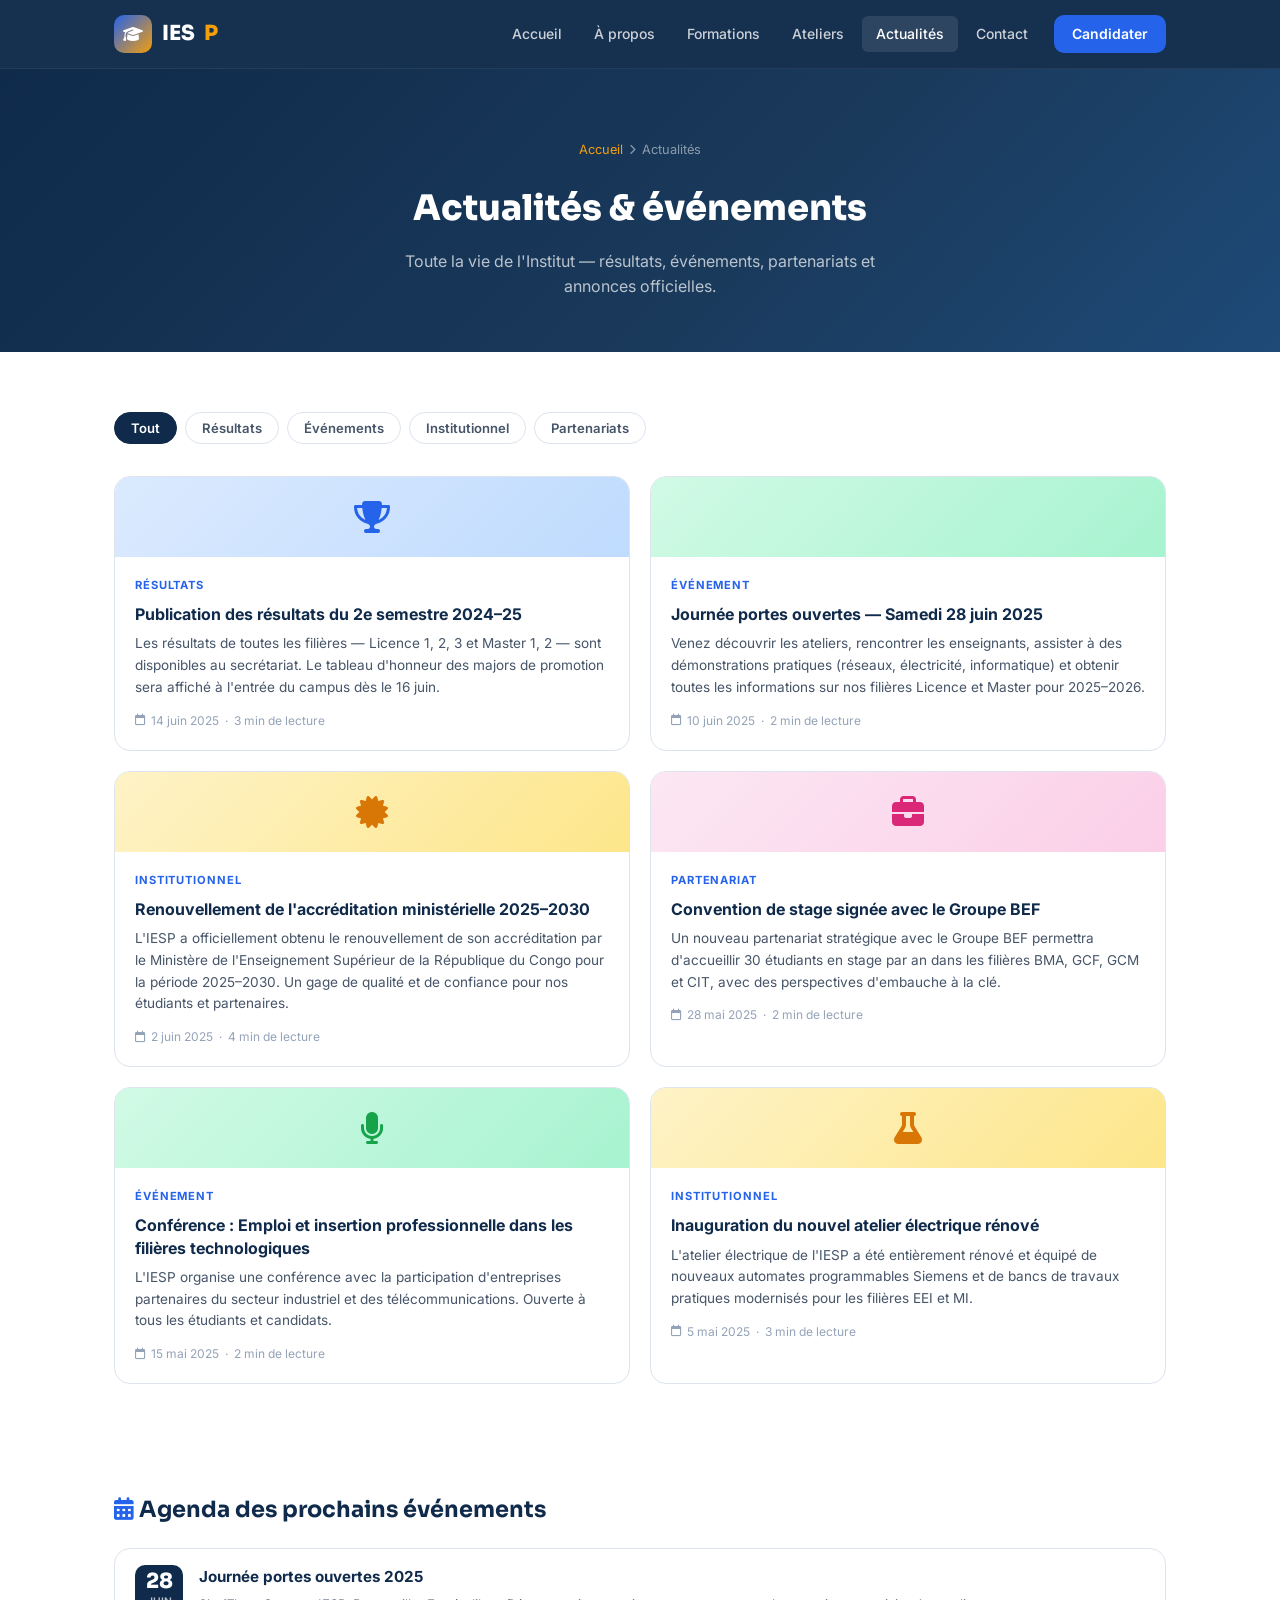
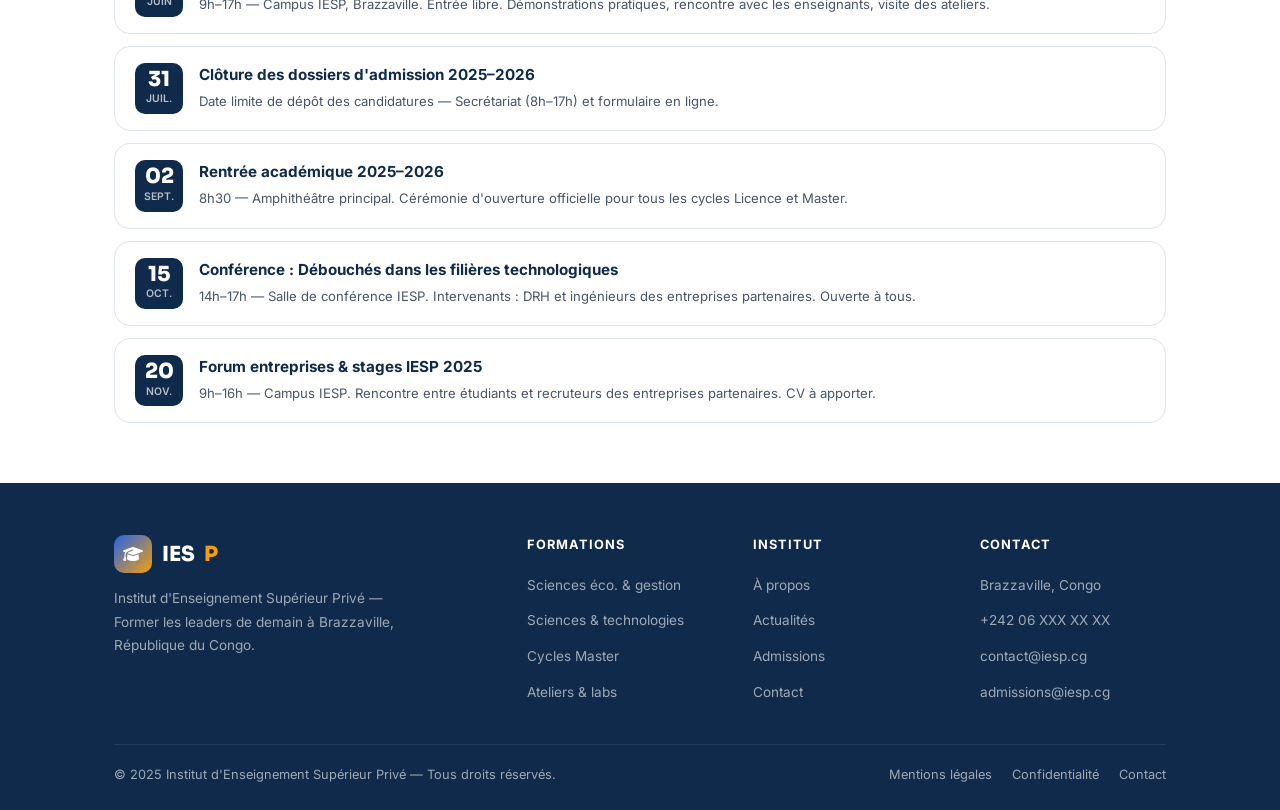
==== actualites.html @ 3ec04740 "Premier envoi du site ISTP" ====
<!DOCTYPE html>
<html lang="fr">
<head>
  <meta charset="UTF-8">
  <meta name="viewport" content="width=device-width, initial-scale=1.0">
  <meta name="description" content="Actualités & événements de l'IESP — Résultats, journées portes ouvertes, partenariats et agenda de l'Institut.">
  <title>IESP — Actualités & événements</title>
  <link rel="preconnect" href="https://fonts.googleapis.com">
  <link rel="preconnect" href="https://fonts.gstatic.com" crossorigin>
  <link href="https://fonts.googleapis.com/css2?family=Inter:wght@300;400;500;600;700&family=Sora:wght@400;600;700;800&display=swap" rel="stylesheet">
  <link rel="stylesheet" href="https://cdnjs.cloudflare.com/ajax/libs/font-awesome/6.5.0/css/all.min.css">
  <link rel="stylesheet" href="css/style.css">
</head>
<body>

<!-- ═══════ HEADER ═══════ -->
<header id="header">
  <div class="container">
    <div class="header-inner">
      <a class="logo" href="index.html">
        <div class="logo-icon"><i class="fa-solid fa-graduation-cap"></i></div>
        IES<span>P</span>
      </a>
      <nav class="nav-links">
        <a href="index.html">Accueil</a>
        <a href="apropos.html">À propos</a>
        <a href="formations.html">Formations</a>
        <a href="ateliers.html">Ateliers</a>
        <a href="actualites.html" class="active">Actualités</a>
        <a href="contact.html">Contact</a>
        <a href="admissions.html" class="nav-cta">Candidater</a>
      </nav>
      <button class="hamburger" onclick="toggleMenu()" aria-label="Menu">
        <span></span><span></span><span></span>
      </button>
    </div>
  </div>
  <nav class="mobile-menu" id="mobileMenu">
    <a href="index.html"><i class="fa-solid fa-house"></i> Accueil</a>
    <a href="apropos.html"><i class="fa-solid fa-building-columns"></i> À propos</a>
    <a href="formations.html"><i class="fa-solid fa-book-open"></i> Formations</a>
    <a href="ateliers.html"><i class="fa-solid fa-screwdriver-wrench"></i> Ateliers</a>
    <a href="actualites.html"><i class="fa-solid fa-newspaper"></i> Actualités</a>
    <a href="contact.html"><i class="fa-solid fa-envelope"></i> Contact</a>
    <a href="admissions.html" style="color:var(--accent)"><i class="fa-solid fa-file-pen"></i> Candidater</a>
  </nav>
</header>

<!-- ═══════ BANDEAU ═══════ -->
<div class="page-top">
  <div class="page-banner">
    <div class="breadcrumb">
      <a href="index.html">Accueil</a>
      <i class="fa-solid fa-chevron-right"></i>
      Actualités
    </div>
    <h1>Actualités & événements</h1>
    <p>Toute la vie de l'Institut — résultats, événements, partenariats et annonces officielles.</p>
  </div>
</div>

<!-- ═══════ ARTICLES ═══════ -->
<section class="actualites-section">
  <div class="container">

    <!-- Filtres -->
    <div class="actu-filters">
      <button class="filter-btn active" data-cat="all">Tout</button>
      <button class="filter-btn" data-cat="resultats">Résultats</button>
      <button class="filter-btn" data-cat="evenements">Événements</button>
      <button class="filter-btn" data-cat="institutionnel">Institutionnel</button>
      <button class="filter-btn" data-cat="partenariats">Partenariats</button>
    </div>

    <!-- Articles -->
    <div class="actu-big-grid">
      <div class="actu-full-card fade-up" data-cat="resultats">
        <div class="actu-img res"><i class="fa-solid fa-trophy"></i></div>
        <div class="actu-body">
          <div class="cat">Résultats</div>
          <h4>Publication des résultats du 2e semestre 2024–25</h4>
          <p>Les résultats de toutes les filières — Licence 1, 2, 3 et Master 1, 2 — sont disponibles au secrétariat. Le tableau d'honneur des majors de promotion sera affiché à l'entrée du campus dès le 16 juin.</p>
          <div class="actu-meta"><i class="fa-regular fa-calendar"></i> 14 juin 2025 &nbsp;·&nbsp; 3 min de lecture</div>
        </div>
      </div>
      <div class="actu-full-card fade-up" data-cat="evenements">
        <div class="actu-img evt"><i class="fa-solid fa-calendar-star"></i></div>
        <div class="actu-body">
          <div class="cat">Événement</div>
          <h4>Journée portes ouvertes — Samedi 28 juin 2025</h4>
          <p>Venez découvrir les ateliers, rencontrer les enseignants, assister à des démonstrations pratiques (réseaux, électricité, informatique) et obtenir toutes les informations sur nos filières Licence et Master pour 2025–2026.</p>
          <div class="actu-meta"><i class="fa-regular fa-calendar"></i> 10 juin 2025 &nbsp;·&nbsp; 2 min de lecture</div>
        </div>
      </div>
      <div class="actu-full-card fade-up" data-cat="institutionnel">
        <div class="actu-img inst"><i class="fa-solid fa-certificate"></i></div>
        <div class="actu-body">
          <div class="cat">Institutionnel</div>
          <h4>Renouvellement de l'accréditation ministérielle 2025–2030</h4>
          <p>L'IESP a officiellement obtenu le renouvellement de son accréditation par le Ministère de l'Enseignement Supérieur de la République du Congo pour la période 2025–2030. Un gage de qualité et de confiance pour nos étudiants et partenaires.</p>
          <div class="actu-meta"><i class="fa-regular fa-calendar"></i> 2 juin 2025 &nbsp;·&nbsp; 4 min de lecture</div>
        </div>
      </div>
      <div class="actu-full-card fade-up" data-cat="partenariats">
        <div class="actu-img part"><i class="fa-solid fa-briefcase"></i></div>
        <div class="actu-body">
          <div class="cat">Partenariat</div>
          <h4>Convention de stage signée avec le Groupe BEF</h4>
          <p>Un nouveau partenariat stratégique avec le Groupe BEF permettra d'accueillir 30 étudiants en stage par an dans les filières BMA, GCF, GCM et CIT, avec des perspectives d'embauche à la clé.</p>
          <div class="actu-meta"><i class="fa-regular fa-calendar"></i> 28 mai 2025 &nbsp;·&nbsp; 2 min de lecture</div>
        </div>
      </div>
      <div class="actu-full-card fade-up" data-cat="evenements">
        <div class="actu-img evt"><i class="fa-solid fa-microphone"></i></div>
        <div class="actu-body">
          <div class="cat">Événement</div>
          <h4>Conférence : Emploi et insertion professionnelle dans les filières technologiques</h4>
          <p>L'IESP organise une conférence avec la participation d'entreprises partenaires du secteur industriel et des télécommunications. Ouverte à tous les étudiants et candidats.</p>
          <div class="actu-meta"><i class="fa-regular fa-calendar"></i> 15 mai 2025 &nbsp;·&nbsp; 2 min de lecture</div>
        </div>
      </div>
      <div class="actu-full-card fade-up" data-cat="institutionnel">
        <div class="actu-img inst"><i class="fa-solid fa-flask"></i></div>
        <div class="actu-body">
          <div class="cat">Institutionnel</div>
          <h4>Inauguration du nouvel atelier électrique rénové</h4>
          <p>L'atelier électrique de l'IESP a été entièrement rénové et équipé de nouveaux automates programmables Siemens et de bancs de travaux pratiques modernisés pour les filières EEI et MI.</p>
          <div class="actu-meta"><i class="fa-regular fa-calendar"></i> 5 mai 2025 &nbsp;·&nbsp; 3 min de lecture</div>
        </div>
      </div>
    </div>

  </div>
</section>

<!-- ═══════ AGENDA ═══════ -->
<section class="agenda-section">
  <div class="container">
    <div class="agenda-title"><i class="fa-solid fa-calendar-days" style="color:var(--blue)"></i> Agenda des prochains événements</div>
    <div class="event-list">
      <div class="event-item fade-up">
        <div class="event-date"><div class="day">28</div><div class="month">juin</div></div>
        <div class="event-info">
          <h4>Journée portes ouvertes 2025</h4>
          <p>9h–17h — Campus IESP, Brazzaville. Entrée libre. Démonstrations pratiques, rencontre avec les enseignants, visite des ateliers.</p>
        </div>
      </div>
      <div class="event-item fade-up">
        <div class="event-date"><div class="day">31</div><div class="month">juil.</div></div>
        <div class="event-info">
          <h4>Clôture des dossiers d'admission 2025–2026</h4>
          <p>Date limite de dépôt des candidatures — Secrétariat (8h–17h) et formulaire en ligne.</p>
        </div>
      </div>
      <div class="event-item fade-up">
        <div class="event-date"><div class="day">02</div><div class="month">sept.</div></div>
        <div class="event-info">
          <h4>Rentrée académique 2025–2026</h4>
          <p>8h30 — Amphithéâtre principal. Cérémonie d'ouverture officielle pour tous les cycles Licence et Master.</p>
        </div>
      </div>
      <div class="event-item fade-up">
        <div class="event-date"><div class="day">15</div><div class="month">oct.</div></div>
        <div class="event-info">
          <h4>Conférence : Débouchés dans les filières technologiques</h4>
          <p>14h–17h — Salle de conférence IESP. Intervenants : DRH et ingénieurs des entreprises partenaires. Ouverte à tous.</p>
        </div>
      </div>
      <div class="event-item fade-up">
        <div class="event-date"><div class="day">20</div><div class="month">nov.</div></div>
        <div class="event-info">
          <h4>Forum entreprises & stages IESP 2025</h4>
          <p>9h–16h — Campus IESP. Rencontre entre étudiants et recruteurs des entreprises partenaires. CV à apporter.</p>
        </div>
      </div>
    </div>
  </div>
</section>

<!-- ═══════ FOOTER ═══════ -->
<footer id="footer">
  <div class="container">
    <div class="footer-top">
      <div class="footer-brand">
        <a class="logo" href="index.html"><div class="logo-icon"><i class="fa-solid fa-graduation-cap"></i></div>IES<span>P</span></a>
        <p>Institut d'Enseignement Supérieur Privé — Former les leaders de demain à Brazzaville, République du Congo.</p>
      </div>
      <div class="footer-col">
        <h5>Formations</h5>
        <ul>
          <li><a href="formations.html">Sciences éco. & gestion</a></li>
          <li><a href="formations.html">Sciences & technologies</a></li>
          <li><a href="formations.html">Cycles Master</a></li>
          <li><a href="ateliers.html">Ateliers & labs</a></li>
        </ul>
      </div>
      <div class="footer-col">
        <h5>Institut</h5>
        <ul>
          <li><a href="apropos.html">À propos</a></li>
          <li><a href="actualites.html">Actualités</a></li>
          <li><a href="admissions.html">Admissions</a></li>
          <li><a href="contact.html">Contact</a></li>
        </ul>
      </div>
      <div class="footer-col">
        <h5>Contact</h5>
        <ul>
          <li><a href="#">Brazzaville, Congo</a></li>
          <li><a href="tel:+242060000000">+242 06 XXX XX XX</a></li>
          <li><a href="mailto:contact@iesp.cg">contact@iesp.cg</a></li>
          <li><a href="mailto:admissions@iesp.cg">admissions@iesp.cg</a></li>
        </ul>
      </div>
    </div>
    <div class="footer-bottom">
      <p>© 2025 Institut d'Enseignement Supérieur Privé — Tous droits réservés.</p>
      <div class="footer-bottom-links">
        <a href="#">Mentions légales</a>
        <a href="#">Confidentialité</a>
        <a href="contact.html">Contact</a>
      </div>
    </div>
  </div>
</footer>

<button id="scrollTop" onclick="scrollToTop()" title="Haut de page"><i class="fa-solid fa-chevron-up"></i></button>
<script src="js/main.js"></script>
<script>
  /* Filtres actualités — logique locale */
  document.querySelectorAll('.filter-btn').forEach(btn => {
    btn.addEventListener('click', function () {
      document.querySelectorAll('.filter-btn').forEach(b => b.classList.remove('active'));
      this.classList.add('active');
      const cat = this.dataset.cat;
      document.querySelectorAll('.actu-full-card').forEach(card => {
        card.style.display = (cat === 'all' || card.dataset.cat === cat) ? 'block' : 'none';
      });
    });
  });
</script>
</body>
</html>
---- css/style.css ----
/* ═══════════════════════════════════════════════════════════
   IESP — Institut d'Enseignement Supérieur Privé
   Feuille de style principale (partagée par toutes les pages)
   ═══════════════════════════════════════════════════════════ */

/* ─── TOKENS ─────────────────────────────────────────────── */
:root {
  --navy:       #0F2A4A;
  --navy-mid:   #1A3A5C;
  --blue:       #2563EB;
  --blue-light: #3B82F6;
  --accent:     #F59E0B;
  --accent-lt:  #FEF3C7;
  --surface:    #F8FAFC;
  --surface2:   #EEF2F7;
  --border:     #DDE4EE;
  --text:       #1E293B;
  --text-2:     #475569;
  --text-3:     #94A3B8;
  --white:      #FFFFFF;
  --green:      #16A34A;
  --green-lt:   #DCFCE7;
  --radius-sm:  6px;
  --radius-md:  10px;
  --radius-lg:  16px;
  --radius-xl:  24px;
  --shadow-sm:  0 1px 3px rgba(15,42,74,.08), 0 1px 2px rgba(15,42,74,.06);
  --shadow-md:  0 4px 16px rgba(15,42,74,.10), 0 2px 6px rgba(15,42,74,.07);
  --shadow-lg:  0 12px 40px rgba(15,42,74,.14);
  --transition: .22s cubic-bezier(.4,0,.2,1);
}

/* ─── RESET ───────────────────────────────────────────────── */
*, *::before, *::after { box-sizing: border-box; margin: 0; padding: 0; }
html  { scroll-behavior: smooth; font-size: 16px; }
body  {
  font-family: 'Inter', system-ui, sans-serif;
  color: var(--text);
  background: var(--white);
  line-height: 1.6;
  -webkit-font-smoothing: antialiased;
}
img   { max-width: 100%; display: block; }
a     { text-decoration: none; color: inherit; }
button{ cursor: pointer; font-family: inherit; }
ul    { list-style: none; }

/* ─── UTILITAIRES ─────────────────────────────────────────── */
.container {
  max-width: 1100px;
  margin: 0 auto;
  padding: 0 24px;
}
.section-label {
  font-size: .72rem; font-weight: 600;
  letter-spacing: .12em; text-transform: uppercase;
  color: var(--blue); margin-bottom: 8px;
}
.section-title {
  font-family: 'Sora', sans-serif;
  font-size: 2rem; font-weight: 700;
  color: var(--navy); line-height: 1.2; margin-bottom: 12px;
}
.section-sub {
  font-size: 1rem; color: var(--text-2); max-width: 520px;
}

/* Badges */
.badge {
  display: inline-flex; align-items: center; gap: 4px;
  font-size: .72rem; font-weight: 600; padding: 3px 10px;
  border-radius: 20px; background: var(--surface2); color: var(--navy-mid);
}
.badge.green  { background: var(--green-lt);  color: var(--green); }
.badge.amber  { background: var(--accent-lt); color: #92400E; }
.badge.blue   { background: #DBEAFE;          color: #1D4ED8; }

/* Boutons */
.btn {
  display: inline-flex; align-items: center; gap: 8px;
  padding: 11px 22px; border-radius: var(--radius-md);
  font-size: .9rem; font-weight: 600; border: none;
  transition: var(--transition); white-space: nowrap;
}
.btn-primary { background: var(--blue); color: var(--white); }
.btn-primary:hover {
  background: #1D4ED8;
  transform: translateY(-1px);
  box-shadow: var(--shadow-md);
}
.btn-outline {
  background: transparent; color: var(--white);
  border: 1.5px solid rgba(255,255,255,.5);
}
.btn-outline:hover { background: rgba(255,255,255,.12); }
.btn-navy { background: var(--navy); color: var(--white); }
.btn-navy:hover {
  background: var(--navy-mid);
  transform: translateY(-1px);
  box-shadow: var(--shadow-md);
}
.btn-ghost { background: var(--surface2); color: var(--navy); }
.btn-ghost:hover { background: var(--border); }

/* Animations */
.fade-up {
  opacity: 0; transform: translateY(24px);
  transition: opacity .5s ease, transform .5s ease;
}
.fade-up.visible { opacity: 1; transform: translateY(0); }

/* ─── HEADER ──────────────────────────────────────────────── */
#header {
  position: fixed; top: 0; left: 0; right: 0; z-index: 1000;
  background: rgba(15,42,74,.97);
  backdrop-filter: blur(12px);
  border-bottom: 1px solid rgba(255,255,255,.08);
  transition: box-shadow var(--transition);
}
#header.scrolled { box-shadow: var(--shadow-lg); }

.header-inner {
  display: flex; align-items: center;
  justify-content: space-between; height: 68px;
}
.logo {
  display: flex; align-items: center; gap: 10px;
  font-family: 'Sora', sans-serif;
  font-size: 1.3rem; font-weight: 800;
  color: var(--white); letter-spacing: -.01em;
}
.logo-icon {
  width: 38px; height: 38px; border-radius: 10px;
  background: linear-gradient(135deg, var(--blue) 0%, var(--accent) 100%);
  display: flex; align-items: center; justify-content: center;
  font-size: 1rem; color: var(--white);
}
.logo span { color: var(--accent); }

.nav-links {
  display: flex; align-items: center; gap: 4px;
}
.nav-links a {
  padding: 7px 14px; border-radius: var(--radius-sm);
  font-size: .875rem; font-weight: 500;
  color: rgba(255,255,255,.78); transition: var(--transition);
}
.nav-links a:hover,
.nav-links a.active {
  color: var(--white); background: rgba(255,255,255,.1);
}
.nav-cta {
  margin-left: 8px !important;
  background: var(--blue) !important;
  color: var(--white) !important;
  border-radius: var(--radius-md) !important;
  padding: 8px 18px !important;
  font-weight: 600 !important;
}
.nav-cta:hover { background: #1D4ED8 !important; }

/* Menu hamburger */
.hamburger {
  display: none; flex-direction: column; gap: 5px;
  background: none; border: none; padding: 6px;
}
.hamburger span {
  display: block; width: 24px; height: 2px;
  background: var(--white); border-radius: 2px;
  transition: var(--transition);
}
.mobile-menu {
  display: none; flex-direction: column;
  background: var(--navy);
  border-top: 1px solid rgba(255,255,255,.08);
  padding: 12px 24px 20px;
}
.mobile-menu.open { display: flex; }
.mobile-menu a {
  padding: 11px 0; font-size: .95rem; font-weight: 500;
  color: rgba(255,255,255,.8);
  border-bottom: 1px solid rgba(255,255,255,.06);
  display: flex; align-items: center; gap: 10px;
}
.mobile-menu a:last-child { border-bottom: none; }

/* ─── BANDEAU PAGE INTÉRIEURE ─────────────────────────────── */
.page-top    { padding-top: 68px; }
.page-banner {
  background: linear-gradient(135deg, var(--navy) 0%, var(--navy-mid) 60%, #1E4A78 100%);
  padding: 72px 0 52px; text-align: center;
}
.page-banner h1 {
  font-family: 'Sora', sans-serif;
  font-size: 2.2rem; font-weight: 800;
  color: var(--white); margin-bottom: 12px;
}
.page-banner p {
  font-size: 1rem; color: rgba(255,255,255,.7);
  max-width: 520px; margin: 0 auto;
}
.breadcrumb {
  display: flex; align-items: center; justify-content: center;
  gap: 6px; font-size: .8rem;
  color: rgba(255,255,255,.5); margin-bottom: 20px;
}
.breadcrumb a { color: var(--accent); }
.breadcrumb i { font-size: .65rem; }

/* ─── FORMULAIRES ─────────────────────────────────────────── */
.contact-form-card {
  background: var(--white); border: 1.5px solid var(--border);
  border-radius: var(--radius-xl); padding: 32px;
  box-shadow: var(--shadow-sm);
}
.contact-form-card h3 {
  font-family: 'Sora', sans-serif;
  font-size: 1.2rem; font-weight: 700;
  color: var(--navy); margin-bottom: 20px;
}
.form-row {
  display: grid; grid-template-columns: 1fr 1fr;
  gap: 14px; margin-bottom: 14px;
}
.form-group {
  display: flex; flex-direction: column;
  gap: 5px; margin-bottom: 14px;
}
.form-group label {
  font-size: .8rem; font-weight: 600; color: var(--text-2);
}
.form-group input,
.form-group select,
.form-group textarea {
  padding: 10px 12px;
  border: 1.5px solid var(--border);
  border-radius: var(--radius-md);
  font-size: .875rem; font-family: inherit;
  color: var(--text); background: var(--white);
  transition: border-color var(--transition);
}
.form-group input:focus,
.form-group select:focus,
.form-group textarea:focus {
  outline: none; border-color: var(--blue);
  box-shadow: 0 0 0 3px rgba(37,99,235,.1);
}
.form-group textarea { height: 90px; resize: vertical; }
.form-note {
  font-size: .75rem; color: var(--text-3); margin-top: 8px;
  display: flex; align-items: center; gap: 5px;
}

/* ─── FOOTER ──────────────────────────────────────────────── */
#footer {
  background: var(--navy);
  color: rgba(255,255,255,.6);
  padding: 52px 0 24px;
}
.footer-top {
  display: grid;
  grid-template-columns: 2fr 1fr 1fr 1fr;
  gap: 40px; margin-bottom: 40px;
}
.footer-brand p {
  font-size: .85rem; line-height: 1.7; max-width: 280px;
  margin-top: 14px;
}
.footer-col h5 {
  font-size: .8rem; font-weight: 700;
  letter-spacing: .08em; text-transform: uppercase;
  color: var(--white); margin-bottom: 16px;
}
.footer-col ul { display: flex; flex-direction: column; gap: 10px; }
.footer-col ul li a {
  font-size: .85rem; transition: color var(--transition);
}
.footer-col ul li a:hover { color: var(--white); }
.footer-bottom {
  border-top: 1px solid rgba(255,255,255,.08);
  padding-top: 20px;
  display: flex; justify-content: space-between;
  align-items: center; flex-wrap: wrap; gap: 10px;
}
.footer-bottom p { font-size: .8rem; }
.footer-bottom-links { display: flex; gap: 20px; }
.footer-bottom-links a {
  font-size: .8rem; transition: color var(--transition);
}
.footer-bottom-links a:hover { color: var(--white); }

/* ─── SCROLL TO TOP ───────────────────────────────────────── */
#scrollTop {
  position: fixed; bottom: 28px; right: 28px; z-index: 999;
  width: 44px; height: 44px; border-radius: 50%;
  background: var(--blue); color: var(--white);
  border: none; font-size: .9rem;
  box-shadow: var(--shadow-md);
  opacity: 0; pointer-events: none;
  transition: var(--transition);
}
#scrollTop.show { opacity: 1; pointer-events: auto; }
#scrollTop:hover { background: var(--navy); transform: translateY(-2px); }

/* ═══════════════════════════════════════════════════════════
   PAGE: ACCUEIL (index.html)
   ═══════════════════════════════════════════════════════════ */
#hero {
  min-height: 100vh; display: flex;
  flex-direction: column; justify-content: center;
  background:
    linear-gradient(160deg,
      rgba(10,25,47,.93) 0%,
      rgba(15,42,74,.88) 50%,
      rgba(30,70,120,.82) 100%),
    url('https://images.unsplash.com/photo-1523050854058-8df90110c9f1?w=1600&q=80')
    center/cover no-repeat;
}
.hero-content {
  max-width: 700px; padding: 80px 24px 60px;
  margin: 0 auto; text-align: center;
}
.hero-eyebrow {
  display: inline-flex; align-items: center; gap: 8px;
  background: rgba(245,158,11,.15);
  border: 1px solid rgba(245,158,11,.3);
  color: var(--accent); font-size: .8rem; font-weight: 600;
  padding: 5px 14px; border-radius: 20px; margin-bottom: 24px;
  letter-spacing: .05em; text-transform: uppercase;
}
.hero-title {
  font-family: 'Sora', sans-serif;
  font-size: clamp(2.2rem, 5vw, 3.4rem);
  font-weight: 800; color: var(--white);
  line-height: 1.1; margin-bottom: 20px; letter-spacing: -.02em;
}
.hero-title .highlight {
  background: linear-gradient(90deg, var(--accent), #FCA5A5);
  -webkit-background-clip: text;
  -webkit-text-fill-color: transparent;
}
.hero-sub {
  font-size: 1.1rem; color: rgba(255,255,255,.75);
  margin-bottom: 36px; line-height: 1.7;
  max-width: 560px; margin-left: auto; margin-right: auto;
}
.hero-btns {
  display: flex; gap: 12px;
  justify-content: center; flex-wrap: wrap; margin-bottom: 52px;
}
.hero-stats {
  display: flex; justify-content: center;
  background: rgba(255,255,255,.07);
  border: 1px solid rgba(255,255,255,.12);
  border-radius: var(--radius-xl);
  padding: 20px 32px; flex-wrap: wrap;
}
.hero-stat {
  flex: 1; min-width: 100px; text-align: center;
  padding: 0 20px;
  border-right: 1px solid rgba(255,255,255,.12);
}
.hero-stat:last-child { border-right: none; }
.hero-stat .num {
  font-family: 'Sora', sans-serif;
  font-size: 2rem; font-weight: 800;
  color: var(--white); line-height: 1; margin-bottom: 4px;
}
.hero-stat .num span { color: var(--accent); }
.hero-stat .lbl {
  font-size: .75rem; color: rgba(255,255,255,.55);
  font-weight: 500; letter-spacing: .04em; text-transform: uppercase;
}

/* Départements */
.depts-section  { padding: 80px 0; background: var(--surface); }
.depts-grid     { display: grid; grid-template-columns: 1fr 1fr; gap: 24px; margin-top: 40px; }
.dept-card {
  background: var(--white); border-radius: var(--radius-xl);
  border: 1.5px solid var(--border); padding: 32px;
  transition: var(--transition); position: relative; overflow: hidden;
}
.dept-card::before {
  content: ''; position: absolute; top: 0; left: 0; right: 0; height: 4px;
}
.dept-card.seg::before { background: linear-gradient(90deg, var(--blue), var(--blue-light)); }
.dept-card.st::before  { background: linear-gradient(90deg, var(--accent), #F97316); }
.dept-card:hover {
  border-color: var(--blue);
  box-shadow: var(--shadow-md);
  transform: translateY(-3px);
}
.dept-icon {
  width: 52px; height: 52px; border-radius: var(--radius-md);
  display: flex; align-items: center; justify-content: center;
  font-size: 1.4rem; margin-bottom: 20px;
}
.dept-card.seg .dept-icon { background: #DBEAFE; color: var(--blue); }
.dept-card.st  .dept-icon { background: var(--accent-lt); color: #D97706; }
.dept-card h3 {
  font-family: 'Sora', sans-serif;
  font-size: 1.15rem; font-weight: 700;
  color: var(--navy); margin-bottom: 10px;
}
.dept-card p { font-size: .9rem; color: var(--text-2); margin-bottom: 18px; line-height: 1.6; }
.dept-filieres { display: flex; flex-wrap: wrap; gap: 6px; margin-bottom: 20px; }
.dept-link {
  display: inline-flex; align-items: center; gap: 6px;
  font-size: .875rem; font-weight: 600; color: var(--blue);
  transition: gap var(--transition);
}
.dept-link:hover { gap: 10px; }

/* Ateliers strip */
.ateliers-strip { padding: 72px 0; background: var(--navy); }
.ateliers-grid  { display: grid; grid-template-columns: repeat(4,1fr); gap: 16px; margin-top: 36px; }
.atelier-card {
  background: rgba(255,255,255,.06);
  border: 1px solid rgba(255,255,255,.1);
  border-radius: var(--radius-lg); padding: 24px 20px;
  transition: var(--transition);
}
.atelier-card:hover { background: rgba(255,255,255,.1); transform: translateY(-3px); }
.atelier-icon {
  width: 44px; height: 44px; border-radius: var(--radius-md);
  display: flex; align-items: center; justify-content: center;
  font-size: 1.2rem; margin-bottom: 16px;
}
.atelier-card:nth-child(1) .atelier-icon { background: rgba(59,130,246,.25); color: #93C5FD; }
.atelier-card:nth-child(2) .atelier-icon { background: rgba(16,185,129,.2);  color: #6EE7B7; }
.atelier-card:nth-child(3) .atelier-icon { background: rgba(245,158,11,.2);  color: #FCD34D; }
.atelier-card:nth-child(4) .atelier-icon { background: rgba(239,68,68,.2);   color: #FCA5A5; }
.atelier-card h4 {
  font-family: 'Sora', sans-serif;
  font-size: .95rem; font-weight: 700; color: var(--white); margin-bottom: 8px;
}
.atelier-card p  { font-size: .82rem; color: rgba(255,255,255,.55); line-height: 1.6; margin-bottom: 12px; }
.atelier-tags    { display: flex; flex-wrap: wrap; gap: 4px; }
.atag {
  font-size: .68rem; font-weight: 600; padding: 2px 8px;
  border-radius: 10px; background: rgba(255,255,255,.1); color: rgba(255,255,255,.7);
}

/* Actualités accueil */
.news-section { padding: 72px 0; }
.news-header  { display: flex; justify-content: space-between; align-items: flex-end; margin-bottom: 36px; }
.news-grid    { display: grid; grid-template-columns: repeat(3,1fr); gap: 20px; }
.news-card {
  background: var(--white); border: 1.5px solid var(--border);
  border-radius: var(--radius-lg); overflow: hidden; transition: var(--transition);
}
.news-card:hover { border-color: var(--blue); box-shadow: var(--shadow-md); transform: translateY(-3px); }
.news-img {
  height: 56px; display: flex; align-items: center;
  justify-content: center; font-size: 1.5rem;
}
.news-img.res  { background: linear-gradient(135deg, #DBEAFE, #BFDBFE); color: var(--blue); }
.news-img.evt  { background: linear-gradient(135deg, #D1FAE5, #A7F3D0); color: var(--green); }
.news-img.inst { background: linear-gradient(135deg, var(--accent-lt), #FDE68A); color: #D97706; }
.news-body     { padding: 16px; }
.news-cat {
  font-size: .7rem; font-weight: 600;
  letter-spacing: .07em; text-transform: uppercase;
  color: var(--blue); margin-bottom: 8px;
}
.news-body h4  { font-size: .9rem; font-weight: 600; color: var(--navy); line-height: 1.4; margin-bottom: 6px; }
.news-body p   { font-size: .82rem; color: var(--text-2); line-height: 1.5; }
.news-date     { font-size: .75rem; color: var(--text-3); margin-top: 10px; display: flex; align-items: center; gap: 5px; }

/* Témoignages */
.testi-section { padding: 72px 0; background: var(--surface); }
.testi-grid    { display: grid; grid-template-columns: repeat(3,1fr); gap: 20px; margin-top: 40px; }
.testi-card {
  background: var(--white); border: 1.5px solid var(--border);
  border-radius: var(--radius-lg); padding: 24px;
}
.testi-stars   { color: var(--accent); font-size: .85rem; margin-bottom: 12px; }
.testi-card p  { font-size: .875rem; color: var(--text-2); font-style: italic; line-height: 1.65; margin-bottom: 16px; }
.testi-author  { display: flex; align-items: center; gap: 10px; }
.testi-avatar  {
  width: 38px; height: 38px; border-radius: 50%;
  background: linear-gradient(135deg, var(--blue), var(--navy));
  display: flex; align-items: center; justify-content: center;
  font-size: .8rem; font-weight: 700; color: var(--white); flex-shrink: 0;
}
.testi-name    { font-size: .85rem; font-weight: 600; color: var(--navy); }
.testi-role    { font-size: .75rem; color: var(--text-3); }

/* CTA Banner */
.cta-banner {
  padding: 60px 0;
  background: linear-gradient(135deg, var(--navy) 0%, #1E4A78 100%);
  text-align: center;
}
.cta-banner .section-title { color: var(--white); margin-bottom: 12px; }
.cta-banner p { color: rgba(255,255,255,.7); font-size: 1rem; margin-bottom: 28px; max-width: 480px; margin-left: auto; margin-right: auto; }

/* ═══════════════════════════════════════════════════════════
   PAGE: À PROPOS
   ═══════════════════════════════════════════════════════════ */
.about-intro   { padding: 72px 0; }
.about-grid    { display: grid; grid-template-columns: 1fr 1fr; gap: 60px; align-items: center; }
.about-img-wrap {
  border-radius: var(--radius-xl); overflow: hidden;
  background: linear-gradient(135deg, var(--surface2), var(--border));
  height: 360px; display: flex; align-items: center; justify-content: center;
}
.about-img-placeholder { text-align: center; color: var(--text-3); }
.about-img-placeholder i { font-size: 3rem; margin-bottom: 12px; display: block; }
.about-img-placeholder p { font-size: .85rem; }
.about-text .section-title { font-size: 1.7rem; }
.about-text p  { font-size: .95rem; color: var(--text-2); margin-bottom: 14px; line-height: 1.75; }
.about-text .signature { font-weight: 600; color: var(--blue); font-size: .9rem; margin-top: 20px; }

.values-section { padding: 60px 0; background: var(--surface); }
.values-grid    { display: grid; grid-template-columns: repeat(3,1fr); gap: 20px; margin-top: 36px; }
.value-card {
  background: var(--white); border: 1.5px solid var(--border);
  border-radius: var(--radius-lg); padding: 24px; text-align: center;
  transition: var(--transition);
}
.value-card:hover { border-color: var(--blue); box-shadow: var(--shadow-sm); }
.value-icon  { font-size: 1.6rem; margin-bottom: 12px; color: var(--blue); }
.value-card h4 { font-size: .95rem; font-weight: 700; color: var(--navy); margin-bottom: 6px; }
.value-card p  { font-size: .82rem; color: var(--text-2); line-height: 1.5; }

.partners-section { padding: 60px 0; }
.partners-row  { display: flex; flex-wrap: wrap; gap: 10px; margin-top: 24px; }
.partner-badge {
  padding: 8px 18px; background: var(--surface2);
  border: 1.5px solid var(--border); border-radius: var(--radius-md);
  font-size: .82rem; font-weight: 600; color: var(--navy-mid);
  display: flex; align-items: center; gap: 7px;
}

/* ═══════════════════════════════════════════════════════════
   PAGE: FORMATIONS
   ═══════════════════════════════════════════════════════════ */
.formations-section { padding: 60px 0; }
.dept-switcher {
  display: flex; background: var(--surface2);
  border-radius: var(--radius-md); padding: 4px;
  margin-bottom: 32px; border: 1.5px solid var(--border);
  width: fit-content;
}
.dept-btn {
  padding: 10px 24px; border-radius: var(--radius-sm);
  font-size: .875rem; font-weight: 600; border: none;
  background: transparent; color: var(--text-2);
  transition: var(--transition);
}
.dept-btn.active { background: var(--white); color: var(--navy); box-shadow: var(--shadow-sm); }
.cycle-switcher { display: flex; gap: 8px; margin-bottom: 28px; }
.cycle-btn {
  display: flex; align-items: center; gap: 7px;
  padding: 8px 18px; border-radius: 20px;
  font-size: .82rem; font-weight: 600;
  border: 1.5px solid var(--border);
  background: transparent; color: var(--text-2);
  transition: var(--transition);
}
.cycle-btn.active { background: var(--navy); color: var(--white); border-color: var(--navy); }
.cycle-btn .count {
  background: rgba(255,255,255,.2); color: var(--white);
  font-size: .68rem; padding: 1px 6px; border-radius: 10px;
}
.cycle-btn:not(.active) .count { background: var(--surface2); color: var(--text-3); }
.filieres-grid { display: grid; grid-template-columns: repeat(2,1fr); gap: 16px; }
.filiere-card {
  background: var(--white); border: 1.5px solid var(--border);
  border-radius: var(--radius-lg); padding: 22px; transition: var(--transition);
}
.filiere-card:hover { border-color: var(--blue); box-shadow: var(--shadow-md); }
.filiere-header { display: flex; align-items: flex-start; justify-content: space-between; margin-bottom: 10px; }
.filiere-code {
  font-size: .75rem; font-weight: 800; letter-spacing: .05em;
  padding: 3px 10px; border-radius: 20px;
}
.filiere-code.seg    { background: #DBEAFE; color: #1D4ED8; }
.filiere-code.st     { background: var(--accent-lt); color: #D97706; }
.filiere-code.master { background: var(--green-lt); color: var(--green); }
.filiere-card h4 { font-size: 1rem; font-weight: 700; color: var(--navy); margin-bottom: 8px; line-height: 1.3; }
.filiere-card p  { font-size: .85rem; color: var(--text-2); line-height: 1.6; margin-bottom: 14px; }
.filiere-meta    { display: flex; gap: 8px; flex-wrap: wrap; }
.dept-panel      { display: none; }
.dept-panel.active { display: block; }

/* ═══════════════════════════════════════════════════════════
   PAGE: ATELIERS
   ═══════════════════════════════════════════════════════════ */
.ateliers-page      { padding: 60px 0; }
.ateliers-page-grid { display: grid; grid-template-columns: 1fr 1fr; gap: 24px; }
.ateliers-page-card {
  background: var(--white); border: 1.5px solid var(--border);
  border-radius: var(--radius-xl); padding: 30px; transition: var(--transition);
}
.ateliers-page-card:hover { border-color: var(--blue); box-shadow: var(--shadow-md); transform: translateY(-3px); }
.atelier-page-icon {
  width: 54px; height: 54px; border-radius: var(--radius-md);
  display: flex; align-items: center; justify-content: center;
  font-size: 1.4rem; margin-bottom: 18px;
}
.ateliers-page-card:nth-child(1) .atelier-page-icon { background: #DBEAFE; color: var(--blue); }
.ateliers-page-card:nth-child(2) .atelier-page-icon { background: #D1FAE5; color: var(--green); }
.ateliers-page-card:nth-child(3) .atelier-page-icon { background: var(--accent-lt); color: #D97706; }
.ateliers-page-card:nth-child(4) .atelier-page-icon { background: #FCE7F3; color: #BE185D; }
.ateliers-page-card h3 {
  font-family: 'Sora', sans-serif;
  font-size: 1.1rem; font-weight: 700; color: var(--navy); margin-bottom: 10px;
}
.ateliers-page-card p  { font-size: .9rem; color: var(--text-2); line-height: 1.7; margin-bottom: 16px; }
.atelier-filieres-label {
  font-size: .72rem; font-weight: 700;
  letter-spacing: .08em; text-transform: uppercase;
  color: var(--text-3); margin-bottom: 8px;
}
.atelier-filieres-tags { display: flex; flex-wrap: wrap; gap: 6px; }
.atag-lg {
  font-size: .78rem; font-weight: 600; padding: 4px 12px;
  border-radius: 12px; background: var(--surface2); color: var(--navy-mid);
}

/* ═══════════════════════════════════════════════════════════
   PAGE: ADMISSIONS
   ═══════════════════════════════════════════════════════════ */
.admissions-section { padding: 60px 0; }
.admissions-grid {
  display: grid; grid-template-columns: 1fr 1.1fr;
  gap: 48px; align-items: start;
}
.deadline-box {
  background: linear-gradient(135deg, var(--accent-lt), #FDE68A);
  border: 1.5px solid #FCD34D; border-radius: var(--radius-lg);
  padding: 16px 20px; margin-bottom: 28px;
  display: flex; align-items: center; gap: 14px;
}
.deadline-box i  { font-size: 1.4rem; color: #D97706; flex-shrink: 0; }
.deadline-box h4 { font-size: .9rem; font-weight: 700; color: #92400E; margin-bottom: 2px; }
.deadline-box p  { font-size: .8rem; color: #B45309; }
.steps-list      { display: flex; flex-direction: column; }
.step-item       { display: flex; gap: 16px; position: relative; }
.step-item:not(:last-child)::after {
  content: ''; position: absolute;
  left: 19px; top: 44px; bottom: -4px;
  width: 2px; background: var(--border);
}
.step-num {
  width: 40px; height: 40px; border-radius: 50%;
  background: var(--navy); color: var(--white);
  display: flex; align-items: center; justify-content: center;
  font-family: 'Sora', sans-serif; font-weight: 700; font-size: .9rem;
  flex-shrink: 0; position: relative; z-index: 1;
}
.step-body       { padding-bottom: 28px; }
.step-body h4    { font-size: 1rem; font-weight: 700; color: var(--navy); margin-bottom: 6px; }
.step-body p     { font-size: .875rem; color: var(--text-2); line-height: 1.65; }

/* ═══════════════════════════════════════════════════════════
   PAGE: ACTUALITÉS
   ═══════════════════════════════════════════════════════════ */
.actualites-section { padding: 60px 0; }
.actu-filters   { display: flex; gap: 8px; margin-bottom: 32px; flex-wrap: wrap; }
.filter-btn {
  padding: 7px 16px; border: 1.5px solid var(--border);
  border-radius: 20px; font-size: .82rem; font-weight: 600;
  background: transparent; color: var(--text-2); transition: var(--transition);
}
.filter-btn.active { background: var(--navy); color: var(--white); border-color: var(--navy); }
.actu-big-grid  { display: grid; grid-template-columns: repeat(2,1fr); gap: 20px; margin-bottom: 48px; }
.actu-full-card {
  background: var(--white); border: 1.5px solid var(--border);
  border-radius: var(--radius-lg); overflow: hidden; transition: var(--transition);
}
.actu-full-card:hover { border-color: var(--blue); box-shadow: var(--shadow-md); transform: translateY(-3px); }
.actu-img       { height: 80px; display: flex; align-items: center; justify-content: center; font-size: 2rem; }
.actu-img.res   { background: linear-gradient(135deg, #DBEAFE, #BFDBFE); color: var(--blue); }
.actu-img.evt   { background: linear-gradient(135deg, #D1FAE5, #A7F3D0); color: var(--green); }
.actu-img.inst  { background: linear-gradient(135deg, var(--accent-lt), #FDE68A); color: #D97706; }
.actu-img.part  { background: linear-gradient(135deg, #FCE7F3, #FBCFE8); color: #DB2777; }
.actu-body      { padding: 20px; }
.actu-body .cat {
  font-size: .7rem; font-weight: 700;
  letter-spacing: .08em; text-transform: uppercase;
  color: var(--blue); margin-bottom: 8px;
}
.actu-body h4   { font-size: 1rem; font-weight: 700; color: var(--navy); line-height: 1.4; margin-bottom: 8px; }
.actu-body p    { font-size: .85rem; color: var(--text-2); line-height: 1.6; }
.actu-meta      { font-size: .75rem; color: var(--text-3); margin-top: 12px; display: flex; align-items: center; gap: 5px; }

/* Agenda */
.agenda-section { padding: 0 0 60px; }
.agenda-title   {
  font-family: 'Sora', sans-serif;
  font-size: 1.4rem; font-weight: 700;
  color: var(--navy); margin-bottom: 20px;
}
.event-list     { display: flex; flex-direction: column; gap: 12px; }
.event-item {
  display: flex; gap: 16px; align-items: flex-start;
  padding: 16px 20px; background: var(--white);
  border: 1.5px solid var(--border); border-radius: var(--radius-lg);
  transition: var(--transition);
}
.event-item:hover { border-color: var(--blue); box-shadow: var(--shadow-sm); }
.event-date {
  min-width: 48px; background: var(--navy);
  color: var(--white); border-radius: var(--radius-md);
  padding: 6px 4px; text-align: center; flex-shrink: 0;
}
.event-date .day   { font-family: 'Sora', sans-serif; font-size: 1.3rem; font-weight: 800; line-height: 1; }
.event-date .month { font-size: .65rem; font-weight: 600; opacity: .7; text-transform: uppercase; margin-top: 2px; }
.event-info h4 { font-size: .95rem; font-weight: 700; color: var(--navy); margin-bottom: 4px; }
.event-info p  { font-size: .82rem; color: var(--text-2); }

/* ═══════════════════════════════════════════════════════════
   PAGE: CONTACT
   ═══════════════════════════════════════════════════════════ */
.contact-section { padding: 60px 0; }
.contact-grid {
  display: grid; grid-template-columns: 1fr 1.2fr;
  gap: 48px; align-items: start;
}
.contact-info-card {
  background: var(--navy); border-radius: var(--radius-xl); padding: 32px;
}
.contact-info-card h3 {
  font-family: 'Sora', sans-serif;
  font-size: 1.2rem; font-weight: 700;
  color: var(--white); margin-bottom: 24px;
}
.contact-item        { display: flex; gap: 14px; margin-bottom: 22px; }
.contact-item-icon {
  width: 40px; height: 40px; border-radius: var(--radius-md);
  background: rgba(255,255,255,.1);
  display: flex; align-items: center; justify-content: center;
  color: var(--accent); font-size: .95rem; flex-shrink: 0;
}
.contact-item h4 {
  font-size: .72rem; font-weight: 700; letter-spacing: .04em;
  text-transform: uppercase; color: rgba(255,255,255,.6); margin-bottom: 3px;
}
.contact-item p  { font-size: .9rem; color: var(--white); line-height: 1.5; }
.map-embed {
  background: var(--surface2); border-radius: var(--radius-lg);
  height: 150px; display: flex; flex-direction: column;
  align-items: center; justify-content: center;
  border: 1.5px dashed var(--border);
  margin-top: 20px; gap: 8px; color: var(--text-3);
}
.map-embed i { font-size: 2rem; }
.map-embed p { font-size: .82rem; }
.socials     { display: flex; gap: 10px; margin-top: 24px; }
.social-btn  {
  width: 38px; height: 38px; border-radius: var(--radius-md);
  background: rgba(255,255,255,.1);
  display: flex; align-items: center; justify-content: center;
  color: rgba(255,255,255,.7); font-size: .9rem; transition: var(--transition);
}
.social-btn:hover { background: var(--blue); color: var(--white); }

/* ═══════════════════════════════════════════════════════════
   RESPONSIVE
   ═══════════════════════════════════════════════════════════ */
@media (max-width: 900px) {
  .nav-links    { display: none; }
  .hamburger    { display: flex; }

  .depts-grid, .ateliers-grid, .news-grid, .testi-grid,
  .values-grid, .about-grid, .admissions-grid, .contact-grid,
  .footer-top, .ateliers-page-grid, .actu-big-grid {
    grid-template-columns: 1fr;
  }
  .footer-top   { gap: 24px; }
  .filieres-grid{ grid-template-columns: 1fr; }
  .hero-stat    { min-width: 80px; padding: 0 12px; }
  .hero-stat .num { font-size: 1.5rem; }
  .section-title{ font-size: 1.5rem; }
  .page-banner h1 { font-size: 1.7rem; }
  .form-row     { grid-template-columns: 1fr; }
}

@media (max-width: 600px) {
  .hero-title   { font-size: 2rem; }
  .hero-btns    { flex-direction: column; align-items: center; }
  .hero-stats   { flex-wrap: wrap; }
  .hero-stat    {
    flex: 1 0 40%; border-right: none;
    border-bottom: 1px solid rgba(255,255,255,.12);
    padding: 12px 8px;
  }
  .dept-switcher{ width: 100%; }
  .dept-btn     { flex: 1; }
  .container    { padding: 0 16px; }
}
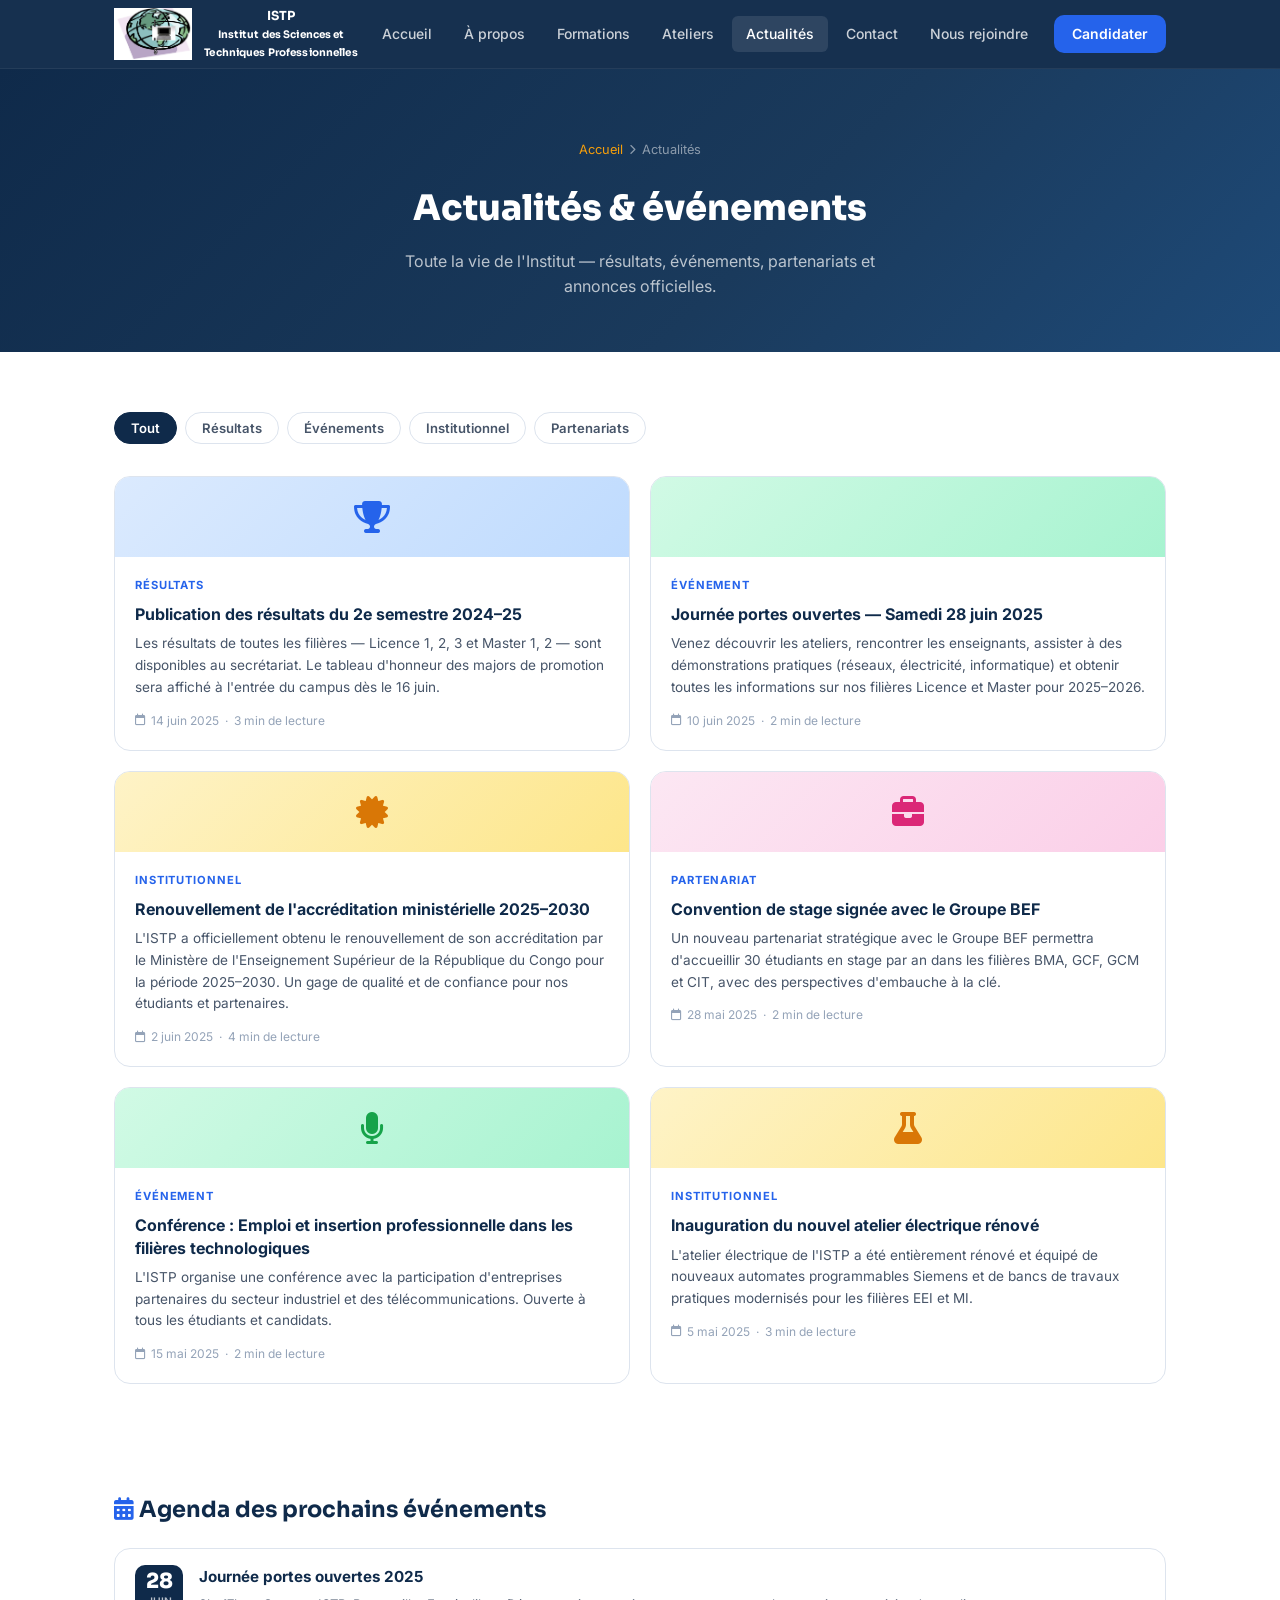
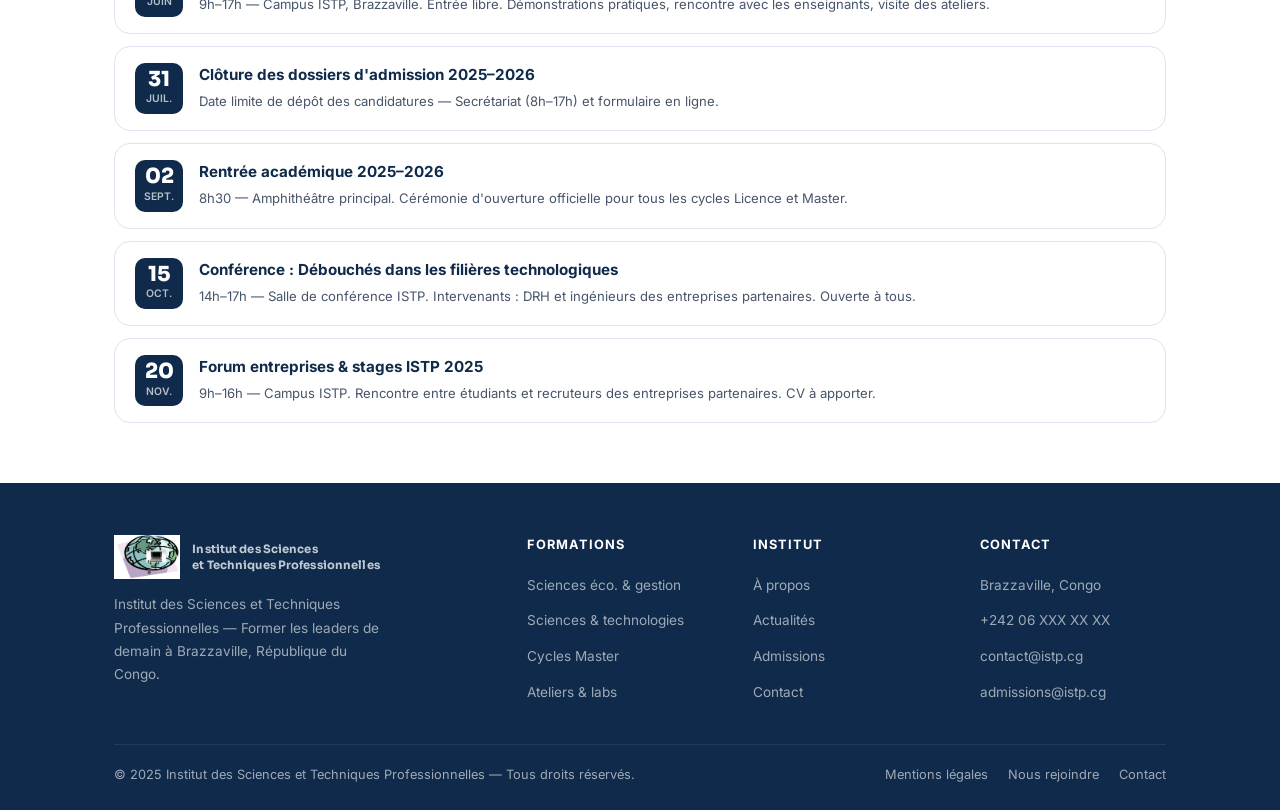
==== commit 7d4f6a4b: "Ajout des nouvelles pages et mise à jour du site" ====
--- a/actualites.html
+++ b/actualites.html
@@ -3,8 +3,8 @@
 <head>
   <meta charset="UTF-8">
   <meta name="viewport" content="width=device-width, initial-scale=1.0">
-  <meta name="description" content="Actualités & événements de l'IESP — Résultats, journées portes ouvertes, partenariats et agenda de l'Institut.">
-  <title>IESP — Actualités & événements</title>
+  <meta name="description" content="Actualités & événements de l'ISTP — Résultats, journées portes ouvertes, partenariats et agenda de l'Institut.">
+  <title>ISTP — Actualités & événements</title>
   <link rel="preconnect" href="https://fonts.googleapis.com">
   <link rel="preconnect" href="https://fonts.gstatic.com" crossorigin>
   <link href="https://fonts.googleapis.com/css2?family=Inter:wght@300;400;500;600;700&family=Sora:wght@400;600;700;800&display=swap" rel="stylesheet">
@@ -18,8 +18,8 @@
   <div class="container">
     <div class="header-inner">
       <a class="logo" href="index.html">
-        <div class="logo-icon"><i class="fa-solid fa-graduation-cap"></i></div>
-        IES<span>P</span>
+        <img src="images/logo_istp.png" alt="Logo ISTP" class="logo-img">
+       <span class="logo-text"><div align="center">ISTP<br><small>Institut des Sciences et <br>Techniques Professionnelles </small></div></span>
       </a>
       <nav class="nav-links">
         <a href="index.html">Accueil</a>
@@ -28,6 +28,7 @@
         <a href="ateliers.html">Ateliers</a>
         <a href="actualites.html" class="active">Actualités</a>
         <a href="contact.html">Contact</a>
+        <a href="nous-rejoindre.html">Nous rejoindre</a>
         <a href="admissions.html" class="nav-cta">Candidater</a>
       </nav>
       <button class="hamburger" onclick="toggleMenu()" aria-label="Menu">
@@ -42,6 +43,7 @@
     <a href="ateliers.html"><i class="fa-solid fa-screwdriver-wrench"></i> Ateliers</a>
     <a href="actualites.html"><i class="fa-solid fa-newspaper"></i> Actualités</a>
     <a href="contact.html"><i class="fa-solid fa-envelope"></i> Contact</a>
+    <a href="nous-rejoindre.html"><i class="fa-solid fa-share-nodes"></i> Nous rejoindre</a>
     <a href="admissions.html" style="color:var(--accent)"><i class="fa-solid fa-file-pen"></i> Candidater</a>
   </nav>
 </header>
@@ -97,7 +99,7 @@
         <div class="actu-body">
           <div class="cat">Institutionnel</div>
           <h4>Renouvellement de l'accréditation ministérielle 2025–2030</h4>
-          <p>L'IESP a officiellement obtenu le renouvellement de son accréditation par le Ministère de l'Enseignement Supérieur de la République du Congo pour la période 2025–2030. Un gage de qualité et de confiance pour nos étudiants et partenaires.</p>
+          <p>L'ISTP a officiellement obtenu le renouvellement de son accréditation par le Ministère de l'Enseignement Supérieur de la République du Congo pour la période 2025–2030. Un gage de qualité et de confiance pour nos étudiants et partenaires.</p>
           <div class="actu-meta"><i class="fa-regular fa-calendar"></i> 2 juin 2025 &nbsp;·&nbsp; 4 min de lecture</div>
         </div>
       </div>
@@ -115,7 +117,7 @@
         <div class="actu-body">
           <div class="cat">Événement</div>
           <h4>Conférence : Emploi et insertion professionnelle dans les filières technologiques</h4>
-          <p>L'IESP organise une conférence avec la participation d'entreprises partenaires du secteur industriel et des télécommunications. Ouverte à tous les étudiants et candidats.</p>
+          <p>L'ISTP organise une conférence avec la participation d'entreprises partenaires du secteur industriel et des télécommunications. Ouverte à tous les étudiants et candidats.</p>
           <div class="actu-meta"><i class="fa-regular fa-calendar"></i> 15 mai 2025 &nbsp;·&nbsp; 2 min de lecture</div>
         </div>
       </div>
@@ -124,7 +126,7 @@
         <div class="actu-body">
           <div class="cat">Institutionnel</div>
           <h4>Inauguration du nouvel atelier électrique rénové</h4>
-          <p>L'atelier électrique de l'IESP a été entièrement rénové et équipé de nouveaux automates programmables Siemens et de bancs de travaux pratiques modernisés pour les filières EEI et MI.</p>
+          <p>L'atelier électrique de l'ISTP a été entièrement rénové et équipé de nouveaux automates programmables Siemens et de bancs de travaux pratiques modernisés pour les filières EEI et MI.</p>
           <div class="actu-meta"><i class="fa-regular fa-calendar"></i> 5 mai 2025 &nbsp;·&nbsp; 3 min de lecture</div>
         </div>
       </div>
@@ -142,7 +144,7 @@
         <div class="event-date"><div class="day">28</div><div class="month">juin</div></div>
         <div class="event-info">
           <h4>Journée portes ouvertes 2025</h4>
-          <p>9h–17h — Campus IESP, Brazzaville. Entrée libre. Démonstrations pratiques, rencontre avec les enseignants, visite des ateliers.</p>
+          <p>9h–17h — Campus ISTP, Brazzaville. Entrée libre. Démonstrations pratiques, rencontre avec les enseignants, visite des ateliers.</p>
         </div>
       </div>
       <div class="event-item fade-up">
@@ -163,14 +165,14 @@
         <div class="event-date"><div class="day">15</div><div class="month">oct.</div></div>
         <div class="event-info">
           <h4>Conférence : Débouchés dans les filières technologiques</h4>
-          <p>14h–17h — Salle de conférence IESP. Intervenants : DRH et ingénieurs des entreprises partenaires. Ouverte à tous.</p>
+          <p>14h–17h — Salle de conférence ISTP. Intervenants : DRH et ingénieurs des entreprises partenaires. Ouverte à tous.</p>
         </div>
       </div>
       <div class="event-item fade-up">
         <div class="event-date"><div class="day">20</div><div class="month">nov.</div></div>
         <div class="event-info">
-          <h4>Forum entreprises & stages IESP 2025</h4>
-          <p>9h–16h — Campus IESP. Rencontre entre étudiants et recruteurs des entreprises partenaires. CV à apporter.</p>
+          <h4>Forum entreprises & stages ISTP 2025</h4>
+          <p>9h–16h — Campus ISTP. Rencontre entre étudiants et recruteurs des entreprises partenaires. CV à apporter.</p>
         </div>
       </div>
     </div>
@@ -182,8 +184,8 @@
   <div class="container">
     <div class="footer-top">
       <div class="footer-brand">
-        <a class="logo" href="index.html"><div class="logo-icon"><i class="fa-solid fa-graduation-cap"></i></div>IES<span>P</span></a>
-        <p>Institut d'Enseignement Supérieur Privé — Former les leaders de demain à Brazzaville, République du Congo.</p>
+        <a class="logo logo-footer" href="index.html"><img src="images/logo_istp.png" alt="Logo ISTP" class="logo-img"><span class="logo-text">Institut des Sciences<br>et Techniques Professionnelles</span></a>
+        <p>Institut des Sciences et Techniques Professionnelles — Former les leaders de demain à Brazzaville, République du Congo.</p>
       </div>
       <div class="footer-col">
         <h5>Formations</h5>
@@ -208,16 +210,16 @@
         <ul>
           <li><a href="#">Brazzaville, Congo</a></li>
           <li><a href="tel:+242060000000">+242 06 XXX XX XX</a></li>
-          <li><a href="mailto:contact@iesp.cg">contact@iesp.cg</a></li>
-          <li><a href="mailto:admissions@iesp.cg">admissions@iesp.cg</a></li>
+          <li><a href="mailto:contact@istp.cg">contact@istp.cg</a></li>
+          <li><a href="mailto:admissions@istp.cg">admissions@istp.cg</a></li>
         </ul>
       </div>
     </div>
     <div class="footer-bottom">
-      <p>© 2025 Institut d'Enseignement Supérieur Privé — Tous droits réservés.</p>
+      <p>© 2025 Institut des Sciences et Techniques Professionnelles — Tous droits réservés.</p>
       <div class="footer-bottom-links">
-        <a href="#">Mentions légales</a>
-        <a href="#">Confidentialité</a>
+        <a href="mentions-legales.html">Mentions légales</a>
+        <a href="nous-rejoindre.html">Nous rejoindre</a>
         <a href="contact.html">Contact</a>
       </div>
     </div>
--- a/css/style.css
+++ b/css/style.css
@@ -1,5 +1,5 @@
 /* ═══════════════════════════════════════════════════════════
-   IESP — Institut d'Enseignement Supérieur Privé
+   ISTP — Institut des Sciences et Techniques Professionnelles
    Feuille de style principale (partagée par toutes les pages)
    ═══════════════════════════════════════════════════════════ */
 
@@ -124,18 +124,27 @@
   justify-content: space-between; height: 68px;
 }
 .logo {
-  display: flex; align-items: center; gap: 10px;
-  font-family: 'Sora', sans-serif;
-  font-size: 1.3rem; font-weight: 800;
-  color: var(--white); letter-spacing: -.01em;
-}
-.logo-icon {
-  width: 38px; height: 38px; border-radius: 10px;
-  background: linear-gradient(135deg, var(--blue) 0%, var(--accent) 100%);
-  display: flex; align-items: center; justify-content: center;
-  font-size: 1rem; color: var(--white);
-}
-.logo span { color: var(--accent); }
+  display: flex; align-items: center; gap: 12px;
+  text-decoration: none;
+}
+.logo-img {
+  height: 52px;
+  width: auto;
+  object-fit: contain;
+  display: block;
+  flex-shrink: 0;
+}
+.logo-text {
+  font-family: 'Sora', sans-serif;
+  font-size: .78rem;
+  font-weight: 700;
+  color: var(--white);
+  line-height: 1.45;
+  letter-spacing: .01em;
+}
+/* Footer logo */
+.logo-footer .logo-img  { height: 44px; }
+.logo-footer .logo-text { font-size: .72rem; color: rgba(255,255,255,.75); }
 
 .nav-links {
   display: flex; align-items: center; gap: 4px;
